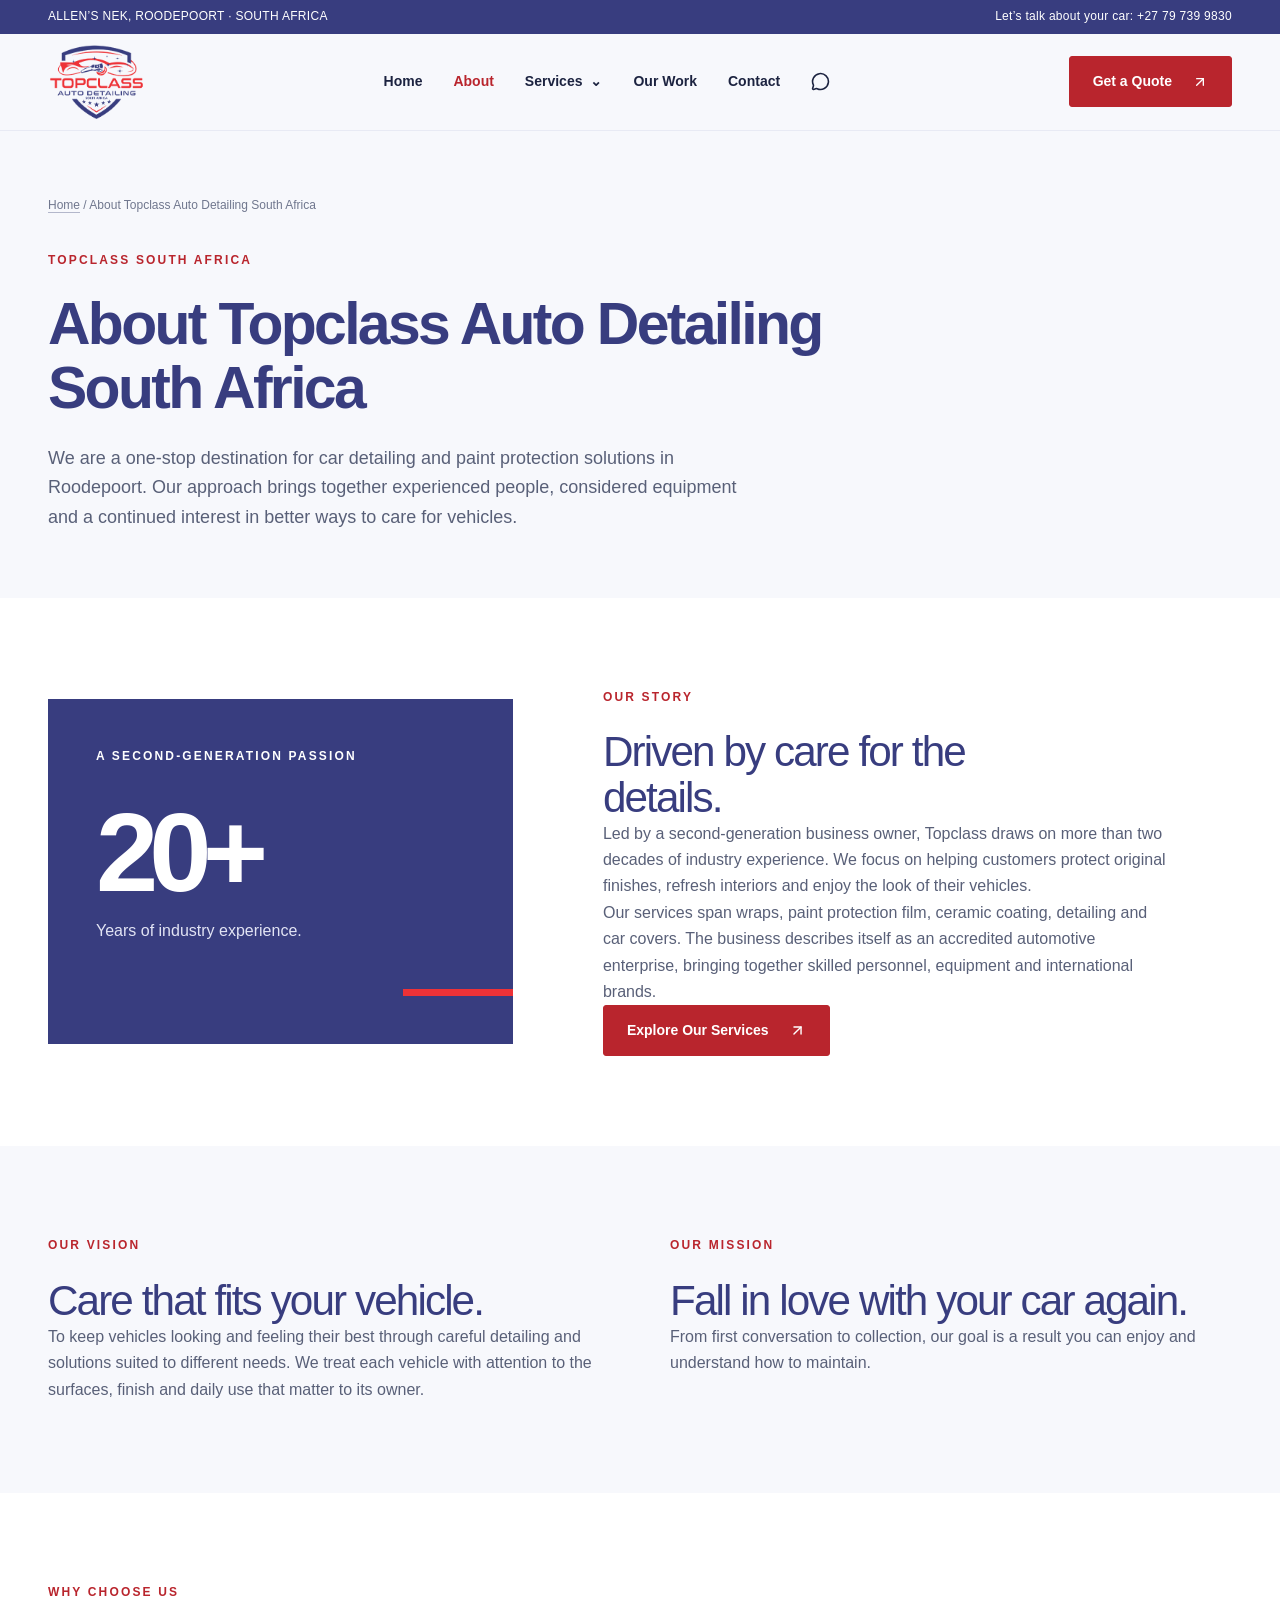
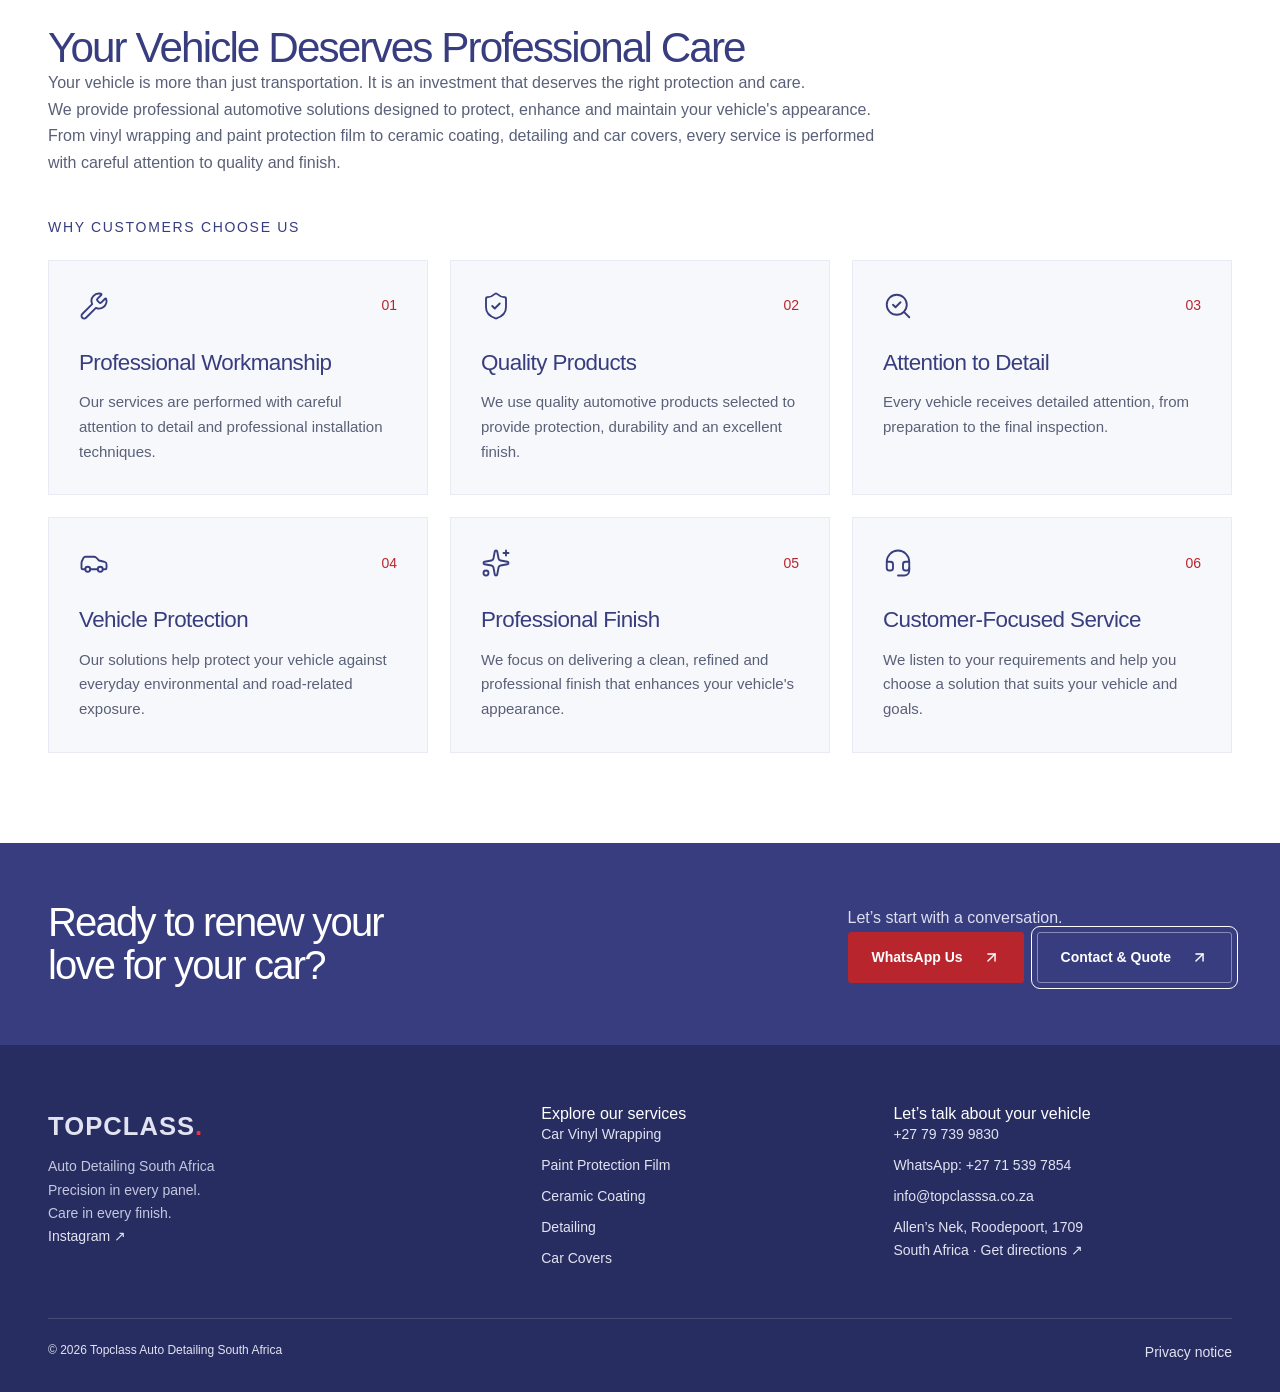
==== about/index.html @ c8ecc600 "Add files via upload" ====
<!doctype html>
<html lang="en-ZA"><head><script>window.__TOPCLASS_BASE__=new URL("../",location.href).pathname;</script><meta charset="UTF-8"/><meta name="viewport" content="width=device-width, initial-scale=1"/><meta name="robots" content="noindex, nofollow"/><meta name="description" content="Topclass Auto Detailing South Africa — vinyl wrapping, paint protection film, ceramic coating, detailing and car covers in Roodepoort."/><link rel="icon" href="../topclass-logo.png"/><title>Topclass Auto Detailing South Africa</title>  <script type="module" crossorigin src="../assets/index-Ry-qYlWK.js"></script>
  <link rel="stylesheet" crossorigin href="../assets/index-DaxRBezL.css">
</head><body><div id="root"></div><noscript>Please enable JavaScript to view this React website. Contact Topclass on +27 79 739 9830.</noscript></body></html>
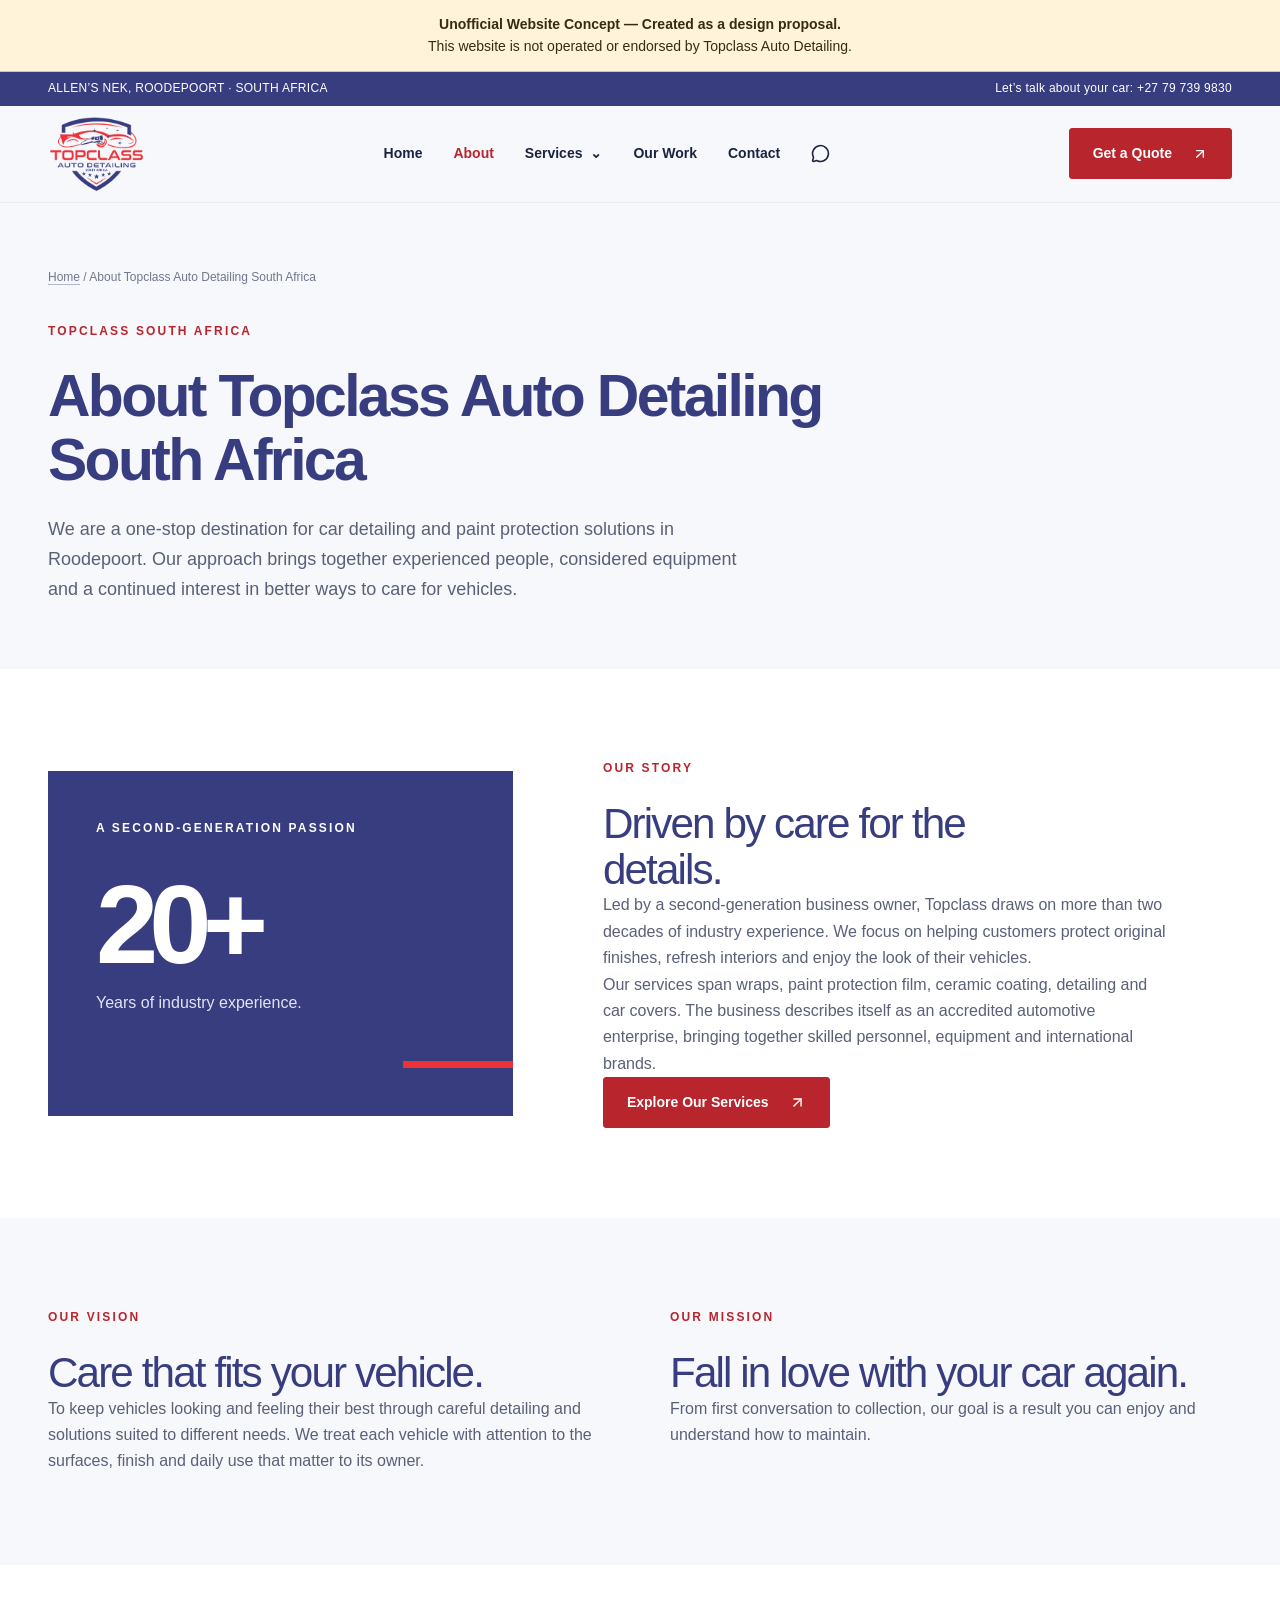
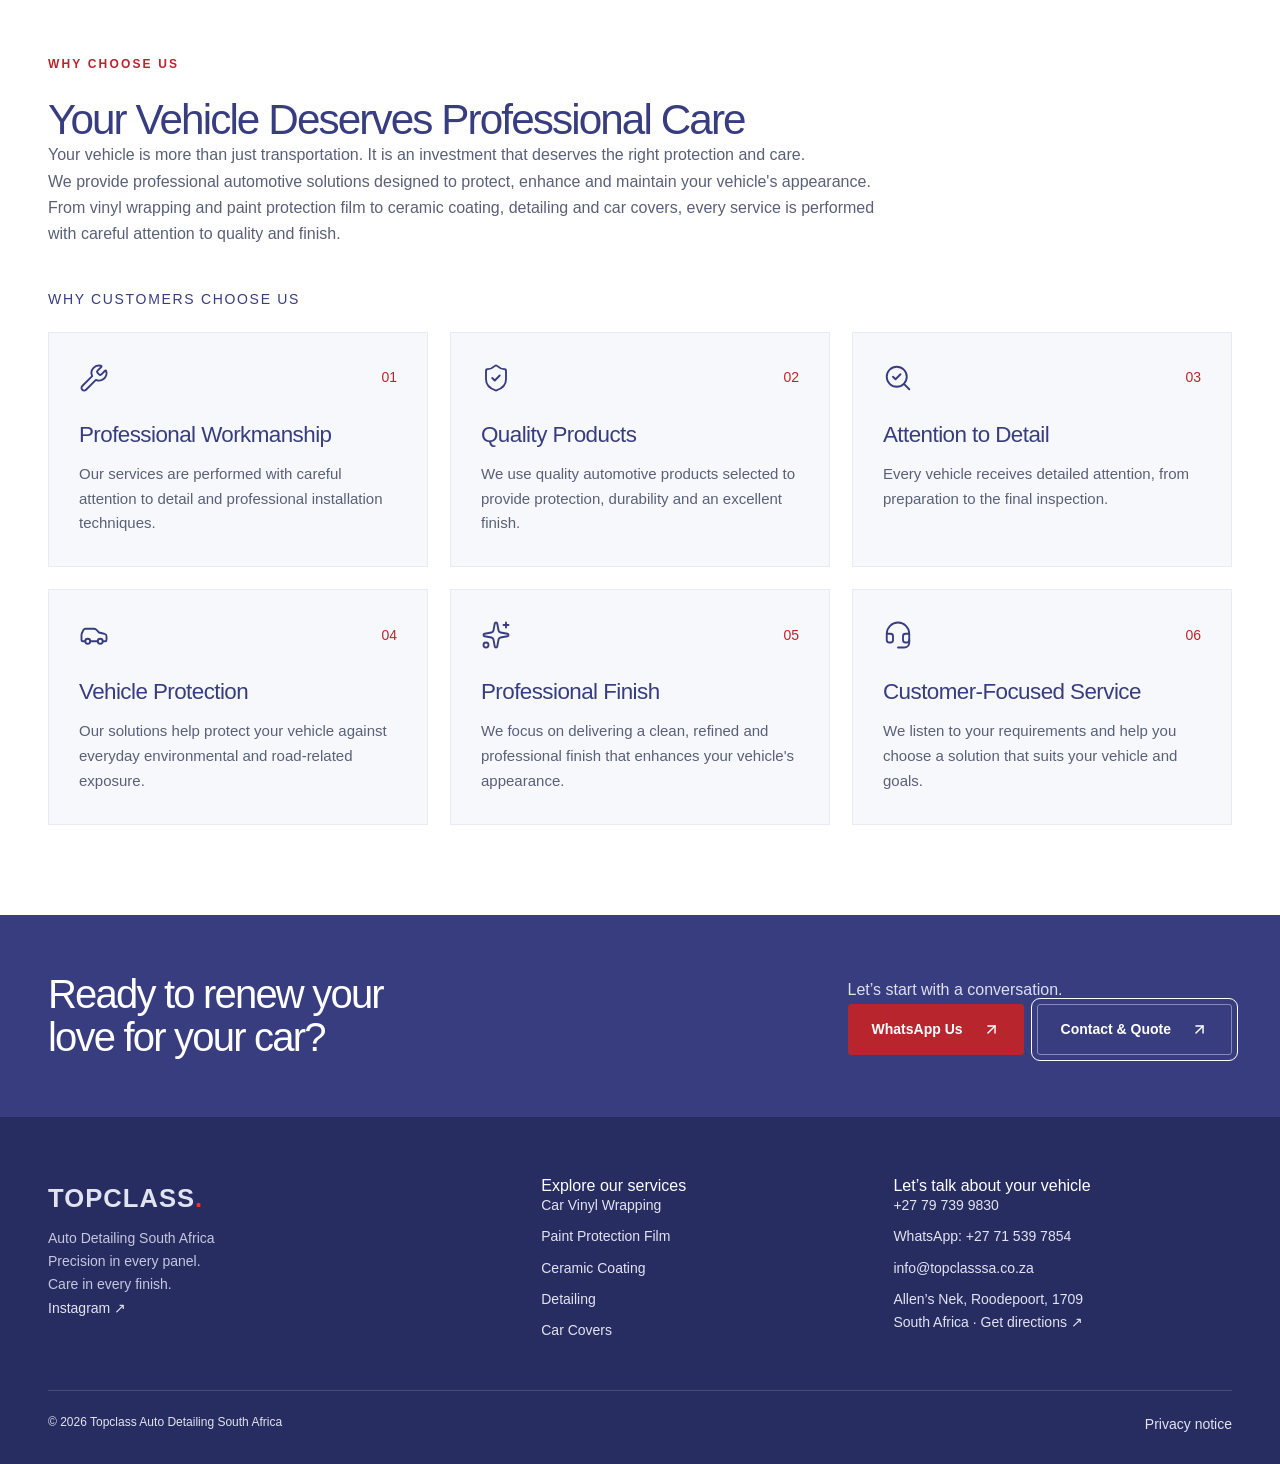
==== commit 78e3de4e: "Add files via upload" ====
--- a/about/index.html
+++ b/about/index.html
@@ -1,4 +1,4 @@
 <!doctype html>
-<html lang="en-ZA"><head><script>window.__TOPCLASS_BASE__=new URL("../",location.href).pathname;</script><meta charset="UTF-8"/><meta name="viewport" content="width=device-width, initial-scale=1"/><meta name="robots" content="noindex, nofollow"/><meta name="description" content="Topclass Auto Detailing South Africa — vinyl wrapping, paint protection film, ceramic coating, detailing and car covers in Roodepoort."/><link rel="icon" href="../topclass-logo.png"/><title>Topclass Auto Detailing South Africa</title>  <script type="module" crossorigin src="../assets/index-Ry-qYlWK.js"></script>
-  <link rel="stylesheet" crossorigin href="../assets/index-DaxRBezL.css">
+<html lang="en-ZA"><head><script>window.__TOPCLASS_BASE__=new URL("../",location.href).pathname;</script><meta charset="UTF-8"/><meta name="viewport" content="width=device-width, initial-scale=1"/><meta name="robots" content="noindex, nofollow"/><meta name="description" content="Topclass Auto Detailing South Africa — vinyl wrapping, paint protection film, ceramic coating, detailing and car covers in Roodepoort."/><link rel="icon" href="../topclass-logo.png"/><title>Topclass Auto Detailing South Africa</title>  <script type="module" crossorigin src="../assets/index-BfWMdH3E.js"></script>
+  <link rel="stylesheet" crossorigin href="../assets/index-D6rv2nvW.css">
 </head><body><div id="root"></div><noscript>Please enable JavaScript to view this React website. Contact Topclass on +27 79 739 9830.</noscript></body></html>
